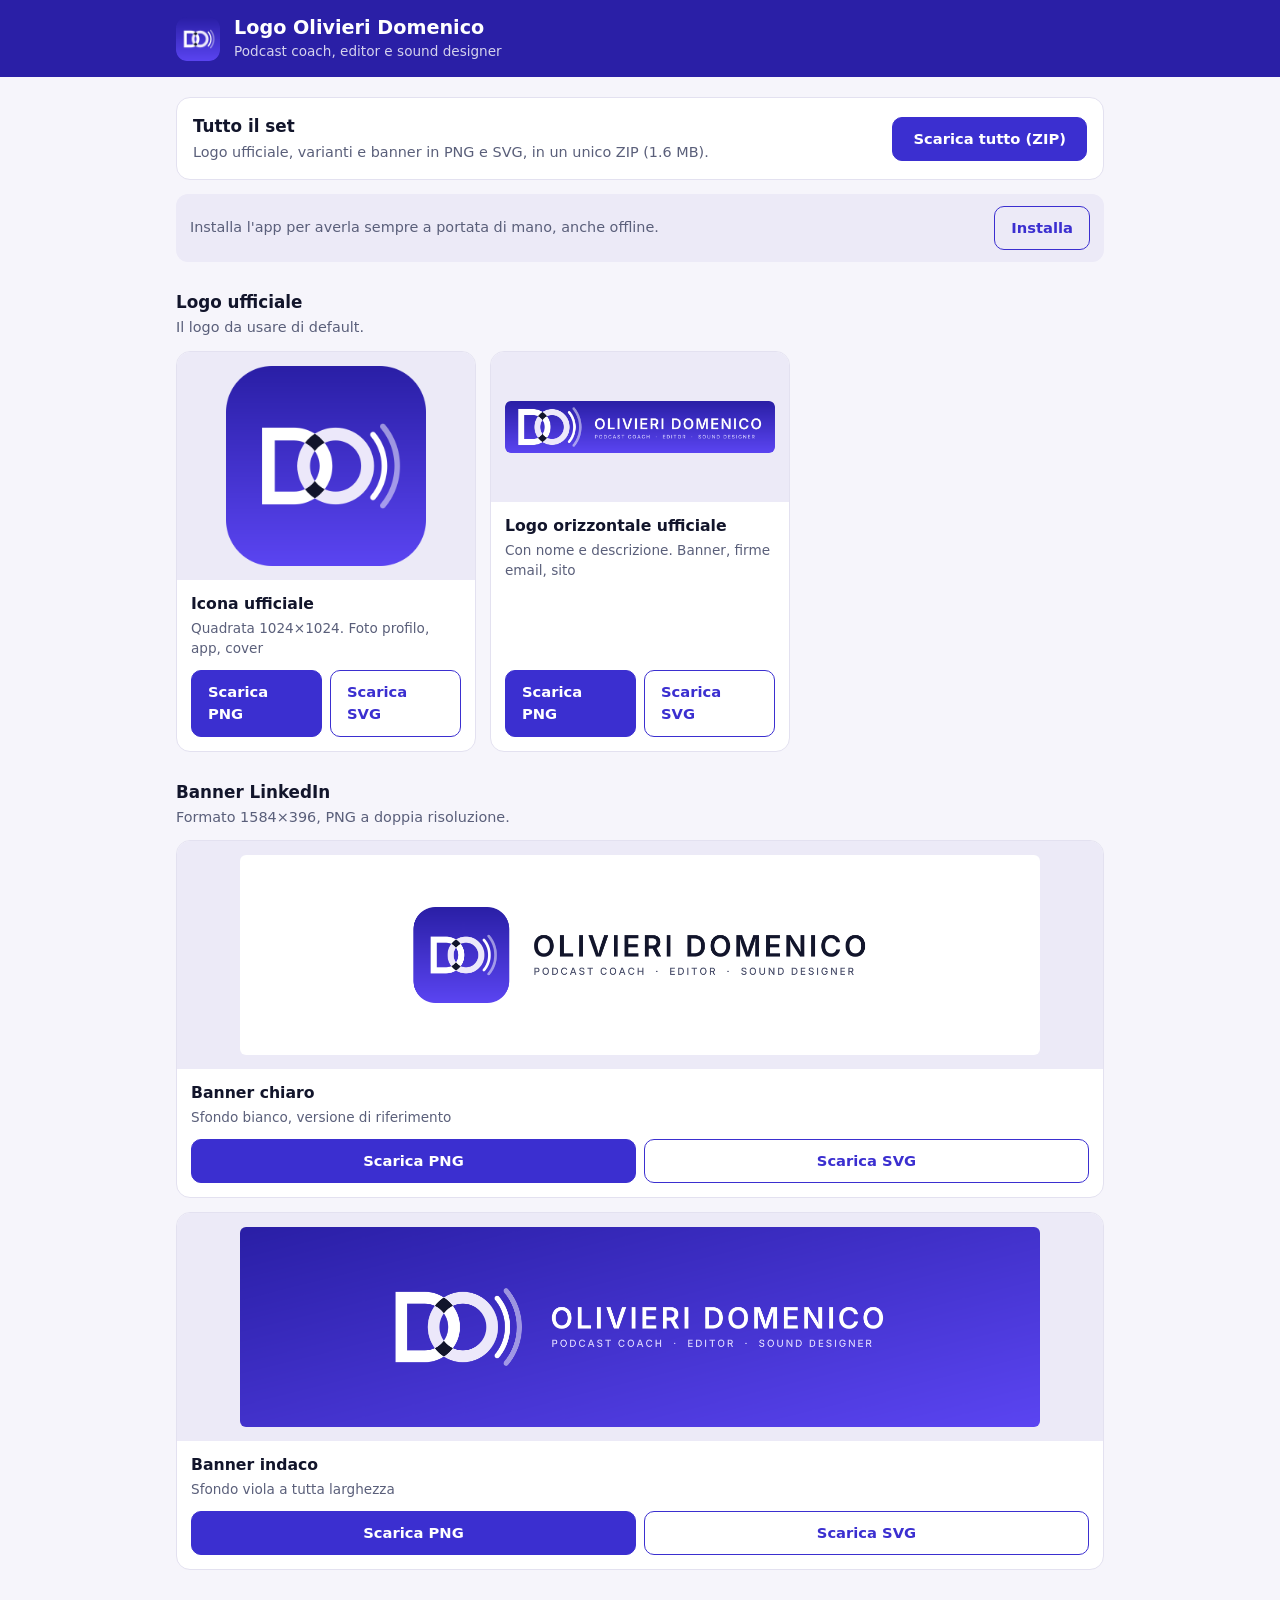
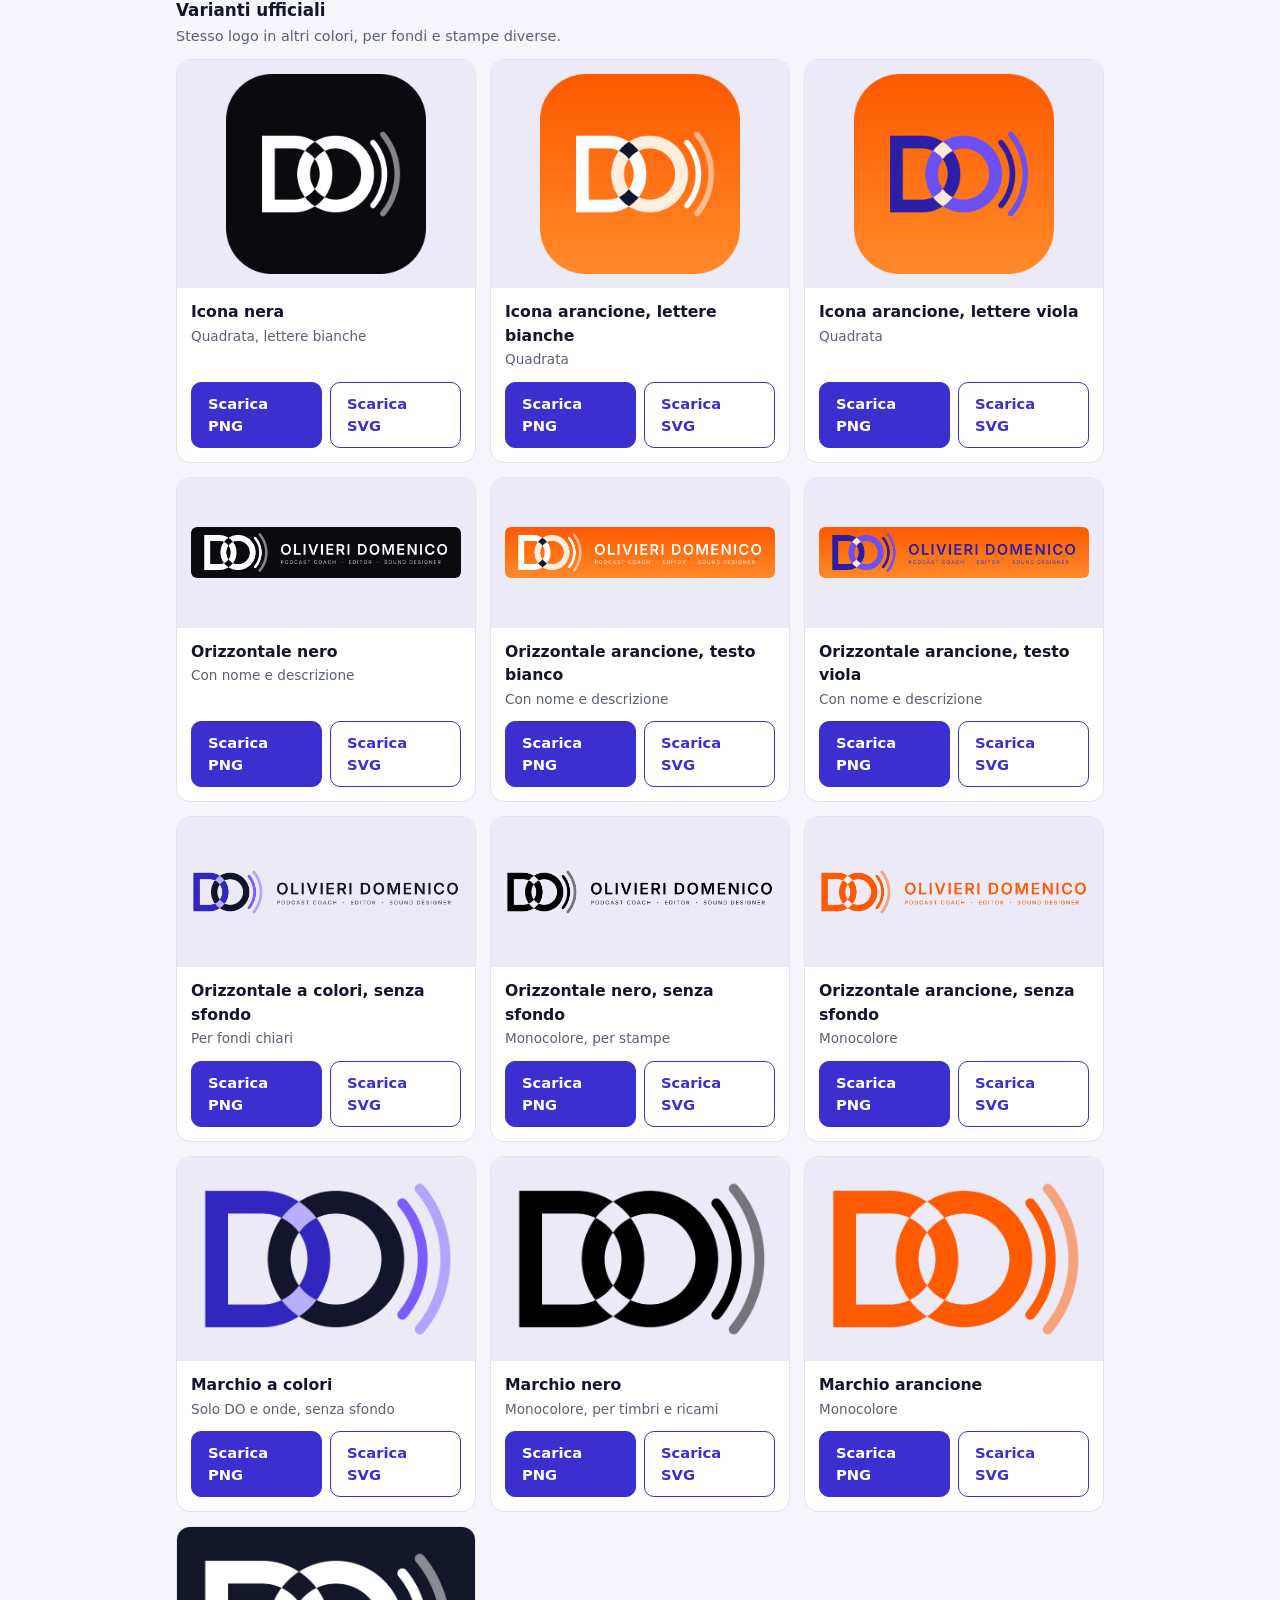
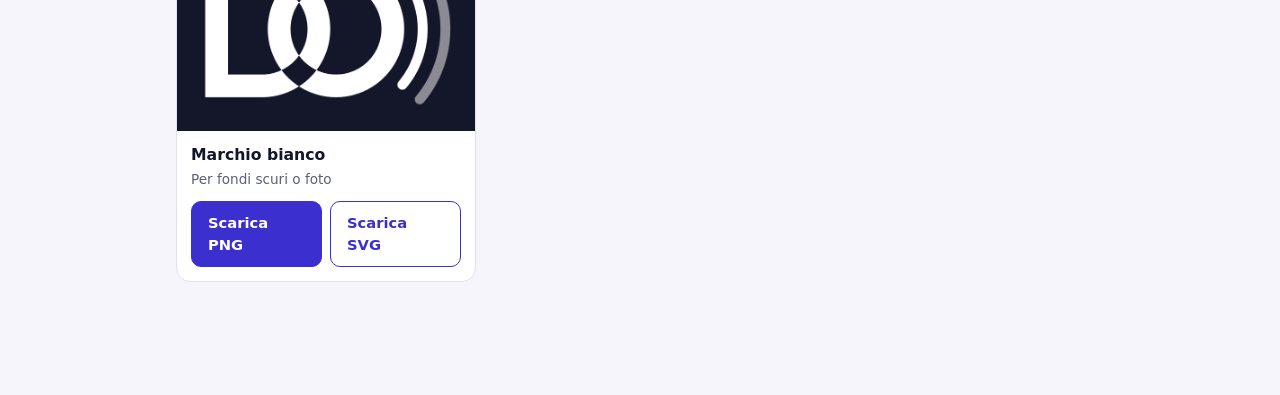
==== docs/index.html @ 0302e2cf "Aggiunge PWA per scaricare loghi e banner (singoli file e ZIP) in docs/ Co-Authored-By: Claude Sonne" ====
<!doctype html>
<html lang="it">
<head>
<meta charset="utf-8">
<meta name="viewport" content="width=device-width,initial-scale=1,viewport-fit=cover">
<title>Logo Olivieri Domenico</title>
<meta name="description" content="Scarica il logo ufficiale, le varianti e i banner di Olivieri Domenico">
<meta name="theme-color" content="#2A1FA6">
<link rel="manifest" href="manifest.webmanifest">
<link rel="icon" href="icons/favicon-32.png" sizes="32x32">
<link rel="apple-touch-icon" href="icons/apple-touch-icon.png">
<meta name="apple-mobile-web-app-capable" content="yes">
<meta name="apple-mobile-web-app-title" content="Logo DO">
<link rel="stylesheet" href="stile.css">
</head>
<body>
<header class="top">
  <div class="wrap top-in">
    <img class="brand" src="icons/icon-192.png" alt="" width="44" height="44">
    <div class="top-t"><h1>Logo Olivieri Domenico</h1><p>Podcast coach, editor e sound designer</p></div>
  </div>
</header>
<main class="wrap">
  <section class="tutto" aria-labelledby="t-zip">
    <div><h2 id="t-zip">Tutto il set</h2><p id="zip-nota">Logo ufficiale, varianti e banner in PNG e SVG, in un unico ZIP.</p></div>
    <a id="zip" class="btn big" href="logo-olivieri-domenico.zip" download="logo-olivieri-domenico.zip">Scarica tutto (ZIP)</a>
  </section>
  <div id="installa" class="install" hidden>
    <span id="installa-testo">Installa l'app per averla sempre a portata di mano, anche offline.</span>
    <button id="installa-btn" class="btn ghost" type="button" hidden>Installa</button>
  </div>
  <div id="gruppi"></div>
  <p id="stato" class="stato" role="status"></p>
</main>
<script src="app.js"></script>
</body>
</html>
---- docs/stile.css ----
:root{--bg:#F6F5FB;--surface:#FFFFFF;--fg:#12152B;--muted:#5A5F7A;--line:#E3E1F0;--accent:#3B2FD0;--accent-fg:#FFFFFF;--thumb:#ECEAF7;--thumb-dark:#14162A;--top:#2A1FA6;--top-fg:#FFFFFF;--font:system-ui,-apple-system,"Segoe UI",Roboto,sans-serif;color-scheme:light}
@media (prefers-color-scheme:dark){:root{--bg:#0E1020;--surface:#171A30;--fg:#F1F0FA;--muted:#A5A9C4;--line:#2A2E4D;--accent:#8F7BFF;--accent-fg:#0E1020;--thumb:#222645;--top:#1A1560;color-scheme:dark}}
*{box-sizing:border-box}
html{-webkit-text-size-adjust:100%}
body{margin:0;background:var(--bg);color:var(--fg);font-family:var(--font);font-size:16px;line-height:1.5;padding-bottom:calc(36px + env(safe-area-inset-bottom,0px))}
.wrap{max-width:960px;margin:0 auto;padding-left:max(16px,env(safe-area-inset-left,0px));padding-right:max(16px,env(safe-area-inset-right,0px))}
.top{background:var(--top);color:var(--top-fg);padding-top:env(safe-area-inset-top,0px)}
.top-in{display:flex;align-items:center;gap:14px;padding-block:16px}
.brand{border-radius:11px;flex:none}
.top-t{min-width:0}
h1{font-size:1.2rem;line-height:1.2;margin:0;font-weight:650}
.top p{margin:2px 0 0;font-size:.85rem;opacity:.8}
h2{font-size:1.05rem;margin:0;font-weight:650}
main{padding-block:20px}
.tutto{display:flex;gap:14px 20px;align-items:center;justify-content:space-between;flex-wrap:wrap;background:var(--surface);border:1px solid var(--line);border-radius:14px;padding:16px}
.tutto p,.grp-d{margin:2px 0 0;color:var(--muted);font-size:.9rem}
.btn{display:inline-flex;align-items:center;justify-content:center;font:inherit;font-weight:550;font-size:.92rem;text-decoration:none;cursor:pointer;border:1px solid var(--accent);background:var(--accent);color:var(--accent-fg);border-radius:10px;padding:10px 16px;min-height:44px}
.btn.ghost{background:transparent;color:var(--accent)}
.btn.big{padding-inline:20px}
.btn:focus-visible{outline:3px solid var(--accent);outline-offset:2px}
.btn:active{transform:translateY(1px)}
.install{margin-top:14px;display:flex;gap:10px 16px;align-items:center;justify-content:space-between;flex-wrap:wrap;font-size:.9rem;color:var(--muted);background:var(--thumb);border-radius:12px;padding:12px 14px}
.grp{margin-top:28px}
.grp-d{margin-bottom:12px}
.grid{display:grid;grid-template-columns:repeat(auto-fill,minmax(min(100%,280px),1fr));gap:14px}
.card{background:var(--surface);border:1px solid var(--line);border-radius:14px;overflow:hidden;display:flex;flex-direction:column;min-width:0}
.card.largo{grid-column:1/-1}
.thumb{background:var(--thumb);padding:14px;display:flex;align-items:center;justify-content:center;min-height:150px}
.thumb.scuro{background:var(--thumb-dark)}
.thumb img{display:block;max-width:100%;max-height:200px;height:auto;width:auto;border-radius:6px}
.info{padding:12px 14px 14px;display:flex;flex-direction:column;gap:2px;flex:1}
.info h3{margin:0;font-size:.98rem;font-weight:600}
.info p{margin:0 0 10px;color:var(--muted);font-size:.85rem}
.row{display:flex;gap:8px;flex-wrap:wrap;margin-top:auto}
.row .btn{flex:1 1 0;min-width:96px}
.stato{margin-top:24px;text-align:center;font-size:.85rem;color:var(--muted);min-height:1.4em}
@media (prefers-reduced-motion:reduce){*{transition:none!important}}
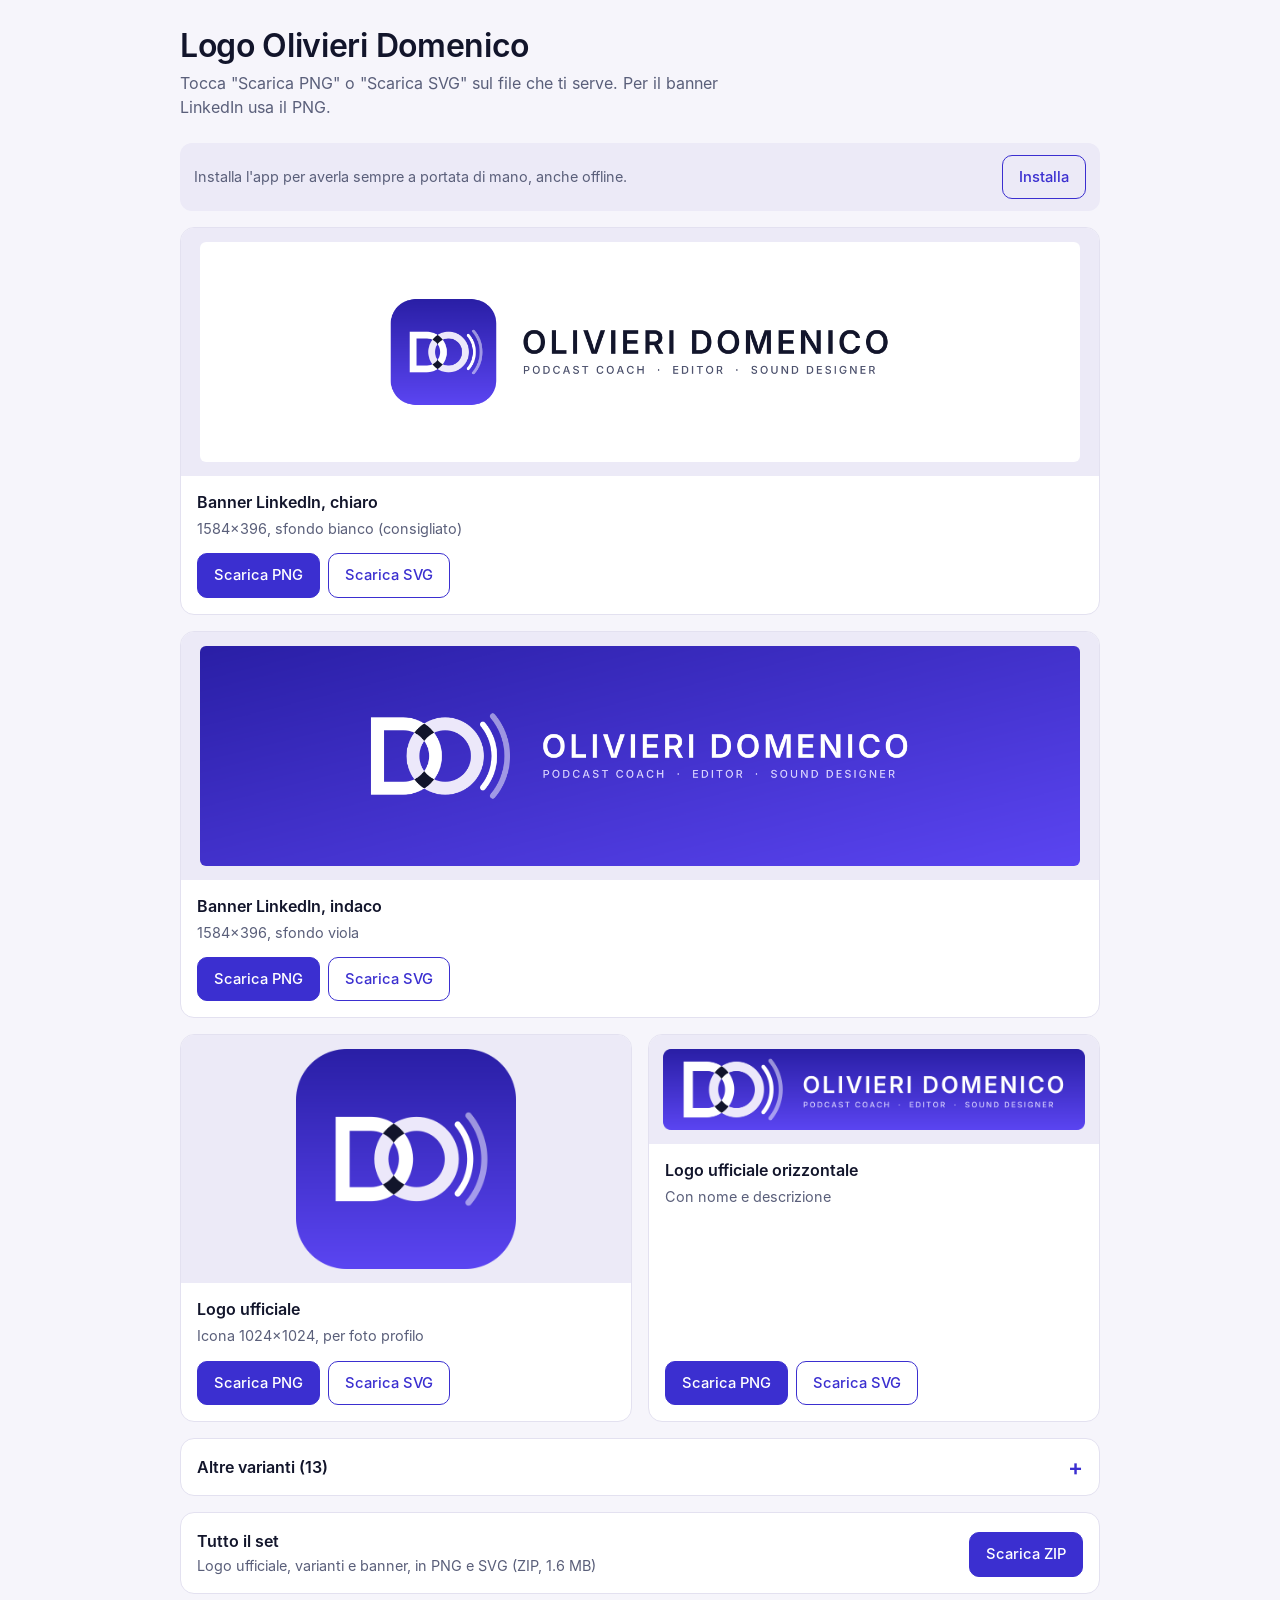
==== commit acc6f225: "PWA: stessa interfaccia dell'artefatto (lista con anteprime, Scarica PNG/SVG, ZIP), font Inter offli" ====
--- a/docs/index.html
+++ b/docs/index.html
@@ -14,23 +14,24 @@
 <link rel="stylesheet" href="stile.css">
 </head>
 <body>
-<header class="top">
-  <div class="wrap top-in">
-    <img class="brand" src="icons/icon-192.png" alt="" width="44" height="44">
-    <div class="top-t"><h1>Logo Olivieri Domenico</h1><p>Podcast coach, editor e sound designer</p></div>
-  </div>
-</header>
-<main class="wrap">
-  <section class="tutto" aria-labelledby="t-zip">
-    <div><h2 id="t-zip">Tutto il set</h2><p id="zip-nota">Logo ufficiale, varianti e banner in PNG e SVG, in un unico ZIP.</p></div>
-    <a id="zip" class="btn big" href="logo-olivieri-domenico.zip" download="logo-olivieri-domenico.zip">Scarica tutto (ZIP)</a>
-  </section>
+<main>
+  <h1>Logo Olivieri Domenico</h1>
+  <p class="lead">Tocca "Scarica PNG" o "Scarica SVG" sul file che ti serve. Per il banner LinkedIn usa il PNG.</p>
   <div id="installa" class="install" hidden>
     <span id="installa-testo">Installa l'app per averla sempre a portata di mano, anche offline.</span>
     <button id="installa-btn" class="btn ghost" type="button" hidden>Installa</button>
   </div>
-  <div id="gruppi"></div>
-  <p id="stato" class="stato" role="status"></p>
+  <div id="principali" class="grid"></div>
+  <details id="altre" class="altre" hidden>
+    <summary id="altre-titolo"></summary>
+    <p id="altre-desc" class="altre-d"></p>
+    <div id="altre-grid" class="grid"></div>
+  </details>
+  <section class="all">
+    <div><h2>Tutto il set</h2><p id="zip-nota">Logo ufficiale, varianti e banner, in PNG e SVG (ZIP)</p></div>
+    <div class="row"><a id="zip" class="btn" href="logo-olivieri-domenico.zip" download="logo-olivieri-domenico.zip">Scarica ZIP</a></div>
+  </section>
+  <div id="msg" role="status"></div>
 </main>
 <script src="app.js"></script>
 </body>
--- a/docs/stile.css
+++ b/docs/stile.css
@@ -1,37 +1,39 @@
-:root{--bg:#F6F5FB;--surface:#FFFFFF;--fg:#12152B;--muted:#5A5F7A;--line:#E3E1F0;--accent:#3B2FD0;--accent-fg:#FFFFFF;--thumb:#ECEAF7;--thumb-dark:#14162A;--top:#2A1FA6;--top-fg:#FFFFFF;--font:system-ui,-apple-system,"Segoe UI",Roboto,sans-serif;color-scheme:light}
-@media (prefers-color-scheme:dark){:root{--bg:#0E1020;--surface:#171A30;--fg:#F1F0FA;--muted:#A5A9C4;--line:#2A2E4D;--accent:#8F7BFF;--accent-fg:#0E1020;--thumb:#222645;--top:#1A1560;color-scheme:dark}}
+@font-face{font-family:"Inter";font-weight:400;font-style:normal;font-display:swap;src:url(fonts/Inter-Regular.woff2) format("woff2")}
+@font-face{font-family:"Inter";font-weight:500;font-style:normal;font-display:swap;src:url(fonts/Inter-Medium.woff2) format("woff2")}
+@font-face{font-family:"Inter";font-weight:600;font-style:normal;font-display:swap;src:url(fonts/Inter-SemiBold.woff2) format("woff2")}
+:root{--bg:#F6F5FB;--surface:#FFFFFF;--fg:#12152B;--muted:#5A5F7A;--line:#E3E1F0;--accent:#3B2FD0;--accent-fg:#FFFFFF;--thumb:#ECEAF7;--thumb-dark:#14162A;--font:"Inter",system-ui,-apple-system,"Segoe UI",sans-serif;color-scheme:light}
+@media (prefers-color-scheme:dark){:root{--bg:#0E1020;--surface:#171A30;--fg:#F1F0FA;--muted:#A5A9C4;--line:#2A2E4D;--accent:#8F7BFF;--accent-fg:#0E1020;--thumb:#222645;color-scheme:dark}}
 *{box-sizing:border-box}
 html{-webkit-text-size-adjust:100%}
-body{margin:0;background:var(--bg);color:var(--fg);font-family:var(--font);font-size:16px;line-height:1.5;padding-bottom:calc(36px + env(safe-area-inset-bottom,0px))}
-.wrap{max-width:960px;margin:0 auto;padding-left:max(16px,env(safe-area-inset-left,0px));padding-right:max(16px,env(safe-area-inset-right,0px))}
-.top{background:var(--top);color:var(--top-fg);padding-top:env(safe-area-inset-top,0px)}
-.top-in{display:flex;align-items:center;gap:14px;padding-block:16px}
-.brand{border-radius:11px;flex:none}
-.top-t{min-width:0}
-h1{font-size:1.2rem;line-height:1.2;margin:0;font-weight:650}
-.top p{margin:2px 0 0;font-size:.85rem;opacity:.8}
-h2{font-size:1.05rem;margin:0;font-weight:650}
-main{padding-block:20px}
-.tutto{display:flex;gap:14px 20px;align-items:center;justify-content:space-between;flex-wrap:wrap;background:var(--surface);border:1px solid var(--line);border-radius:14px;padding:16px}
-.tutto p,.grp-d{margin:2px 0 0;color:var(--muted);font-size:.9rem}
-.btn{display:inline-flex;align-items:center;justify-content:center;font:inherit;font-weight:550;font-size:.92rem;text-decoration:none;cursor:pointer;border:1px solid var(--accent);background:var(--accent);color:var(--accent-fg);border-radius:10px;padding:10px 16px;min-height:44px}
+body{margin:0;background:var(--bg);color:var(--fg);font-family:var(--font);font-size:16px;line-height:1.5;padding-left:max(16px,env(safe-area-inset-left,0px));padding-right:max(16px,env(safe-area-inset-right,0px));padding-top:calc(28px + env(safe-area-inset-top,0px));padding-bottom:calc(40px + env(safe-area-inset-bottom,0px))}
+main{max-width:920px;margin:0 auto}
+h1{font-size:clamp(1.5rem,5vw,2rem);line-height:1.15;margin:0 0 6px;text-wrap:balance;font-weight:600;letter-spacing:-.01em}
+.lead{color:var(--muted);margin:0 0 24px;max-width:60ch}
+.grid{display:grid;grid-template-columns:repeat(2,minmax(0,1fr));gap:16px}
+.card{background:var(--surface);border:1px solid var(--line);border-radius:14px;overflow:hidden;display:flex;flex-direction:column;min-width:0}
+.card.wide{grid-column:1/-1}
+.thumb{background:var(--thumb);padding:14px;display:flex;align-items:center;justify-content:center}
+.thumb.scuro{background:var(--thumb-dark)}
+.thumb img{display:block;max-width:100%;max-height:220px;height:auto;width:auto;border-radius:6px}
+.info{padding:14px 16px 16px;display:flex;flex-direction:column;gap:4px;flex:1}
+h2,.info h3{font-size:1rem;margin:0;font-weight:600}
+.info p{margin:0 0 10px;color:var(--muted);font-size:.9rem}
+.row{display:flex;gap:8px;flex-wrap:wrap;margin-top:auto}
+.btn{display:inline-flex;align-items:center;justify-content:center;text-decoration:none;font:inherit;font-weight:500;font-size:.92rem;border:1px solid var(--accent);background:var(--accent);color:var(--accent-fg);border-radius:10px;padding:10px 16px;min-height:44px;cursor:pointer}
 .btn.ghost{background:transparent;color:var(--accent)}
-.btn.big{padding-inline:20px}
 .btn:focus-visible{outline:3px solid var(--accent);outline-offset:2px}
 .btn:active{transform:translateY(1px)}
-.install{margin-top:14px;display:flex;gap:10px 16px;align-items:center;justify-content:space-between;flex-wrap:wrap;font-size:.9rem;color:var(--muted);background:var(--thumb);border-radius:12px;padding:12px 14px}
-.grp{margin-top:28px}
-.grp-d{margin-bottom:12px}
-.grid{display:grid;grid-template-columns:repeat(auto-fill,minmax(min(100%,280px),1fr));gap:14px}
-.card{background:var(--surface);border:1px solid var(--line);border-radius:14px;overflow:hidden;display:flex;flex-direction:column;min-width:0}
-.card.largo{grid-column:1/-1}
-.thumb{background:var(--thumb);padding:14px;display:flex;align-items:center;justify-content:center;min-height:150px}
-.thumb.scuro{background:var(--thumb-dark)}
-.thumb img{display:block;max-width:100%;max-height:200px;height:auto;width:auto;border-radius:6px}
-.info{padding:12px 14px 14px;display:flex;flex-direction:column;gap:2px;flex:1}
-.info h3{margin:0;font-size:.98rem;font-weight:600}
-.info p{margin:0 0 10px;color:var(--muted);font-size:.85rem}
-.row{display:flex;gap:8px;flex-wrap:wrap;margin-top:auto}
-.row .btn{flex:1 1 0;min-width:96px}
-.stato{margin-top:24px;text-align:center;font-size:.85rem;color:var(--muted);min-height:1.4em}
+.install{margin:0 0 16px;display:flex;gap:10px 16px;align-items:center;justify-content:space-between;flex-wrap:wrap;font-size:.9rem;color:var(--muted);background:var(--thumb);border-radius:12px;padding:12px 14px}
+.altre{margin-top:16px;background:var(--surface);border:1px solid var(--line);border-radius:14px;padding:0}
+.altre>summary{cursor:pointer;list-style:none;padding:16px;font-weight:600;min-height:44px;display:flex;align-items:center;justify-content:space-between}
+.altre>summary::-webkit-details-marker{display:none}
+.altre>summary::after{content:"+";font-size:1.4rem;line-height:1;color:var(--accent)}
+.altre[open]>summary::after{content:"–"}
+.altre>summary:focus-visible{outline:3px solid var(--accent);outline-offset:-3px;border-radius:14px}
+.altre-d{margin:0;padding:0 16px 12px;color:var(--muted);font-size:.9rem}
+.altre .grid{padding:0 16px 16px}
+.all{margin-top:16px;background:var(--surface);border:1px solid var(--line);border-radius:14px;padding:16px;display:flex;gap:12px 20px;align-items:center;justify-content:space-between;flex-wrap:wrap}
+.all h2{margin-bottom:2px}.all p{margin:0;color:var(--muted);font-size:.9rem}
+#msg{margin-top:16px;min-height:1.5em;font-size:.92rem;color:var(--muted)}
+@media (max-width:640px){.grid{grid-template-columns:minmax(0,1fr)}}
 @media (prefers-reduced-motion:reduce){*{transition:none!important}}
